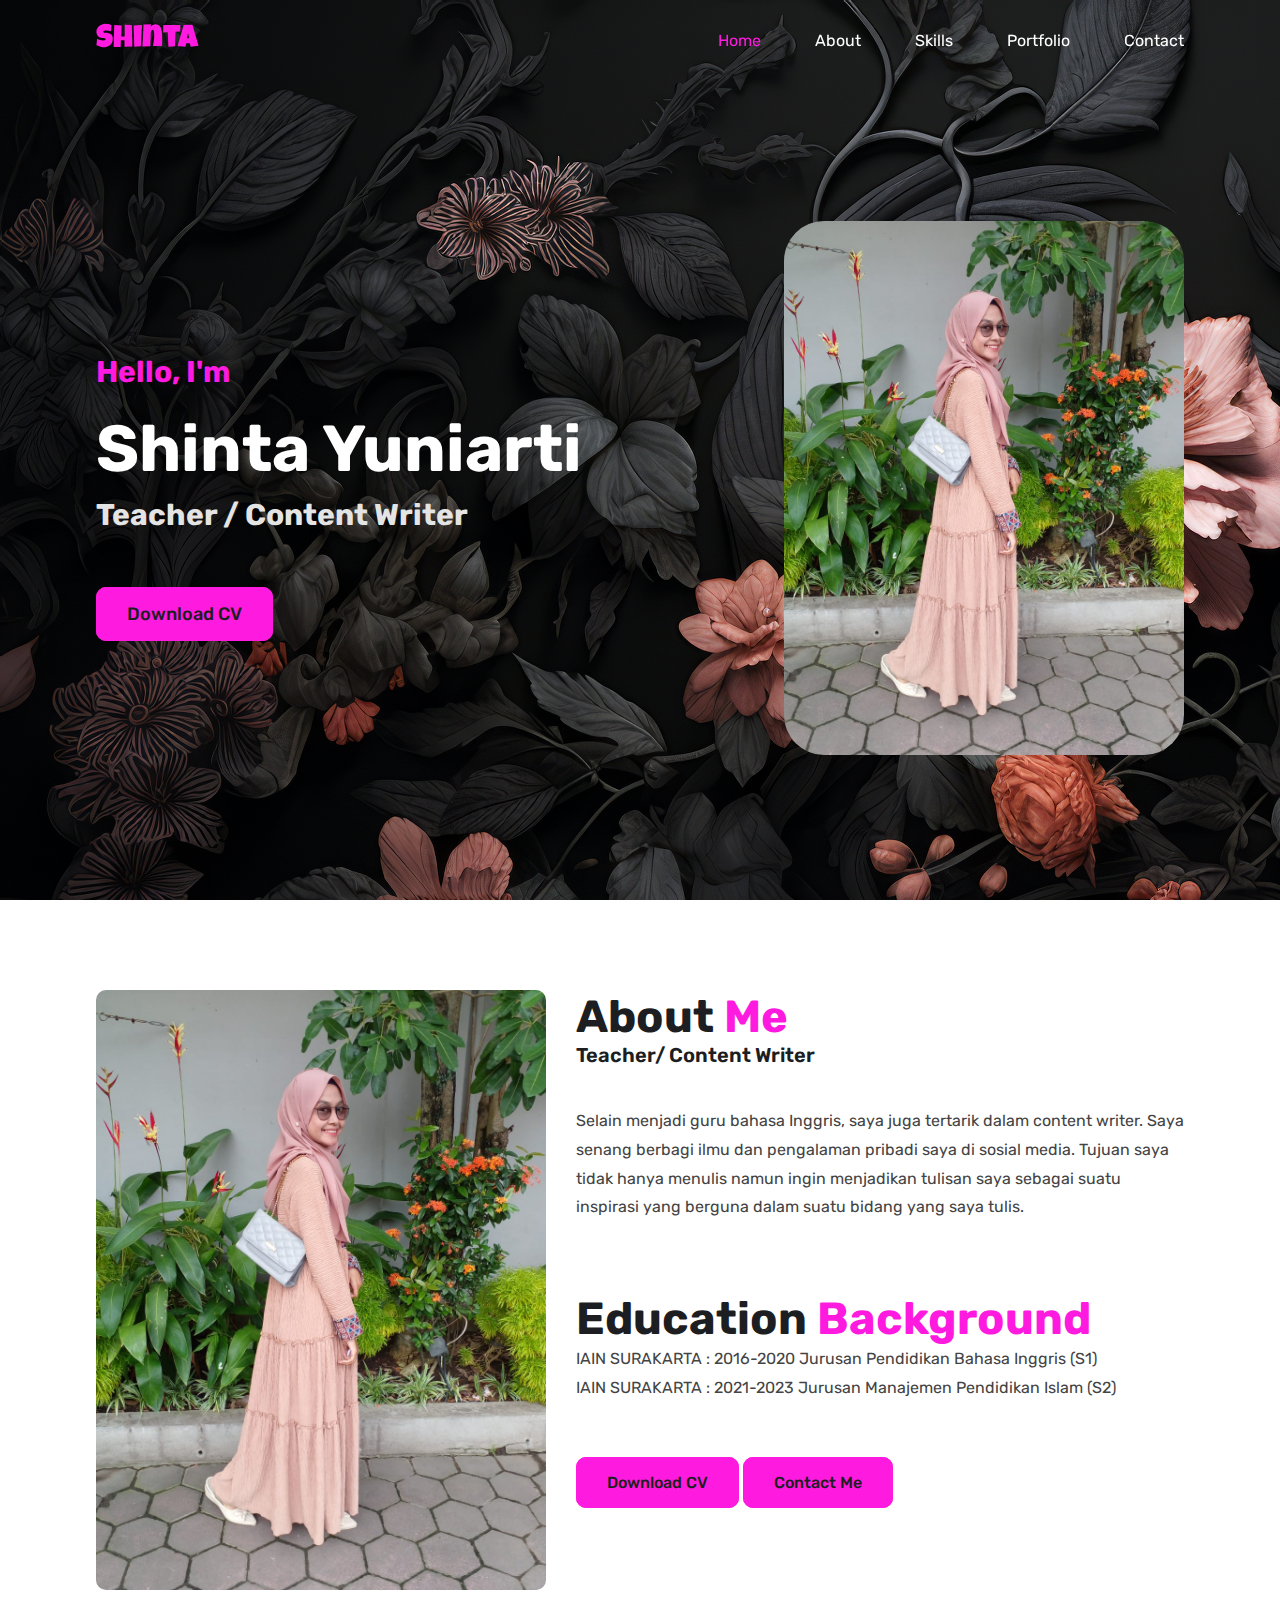
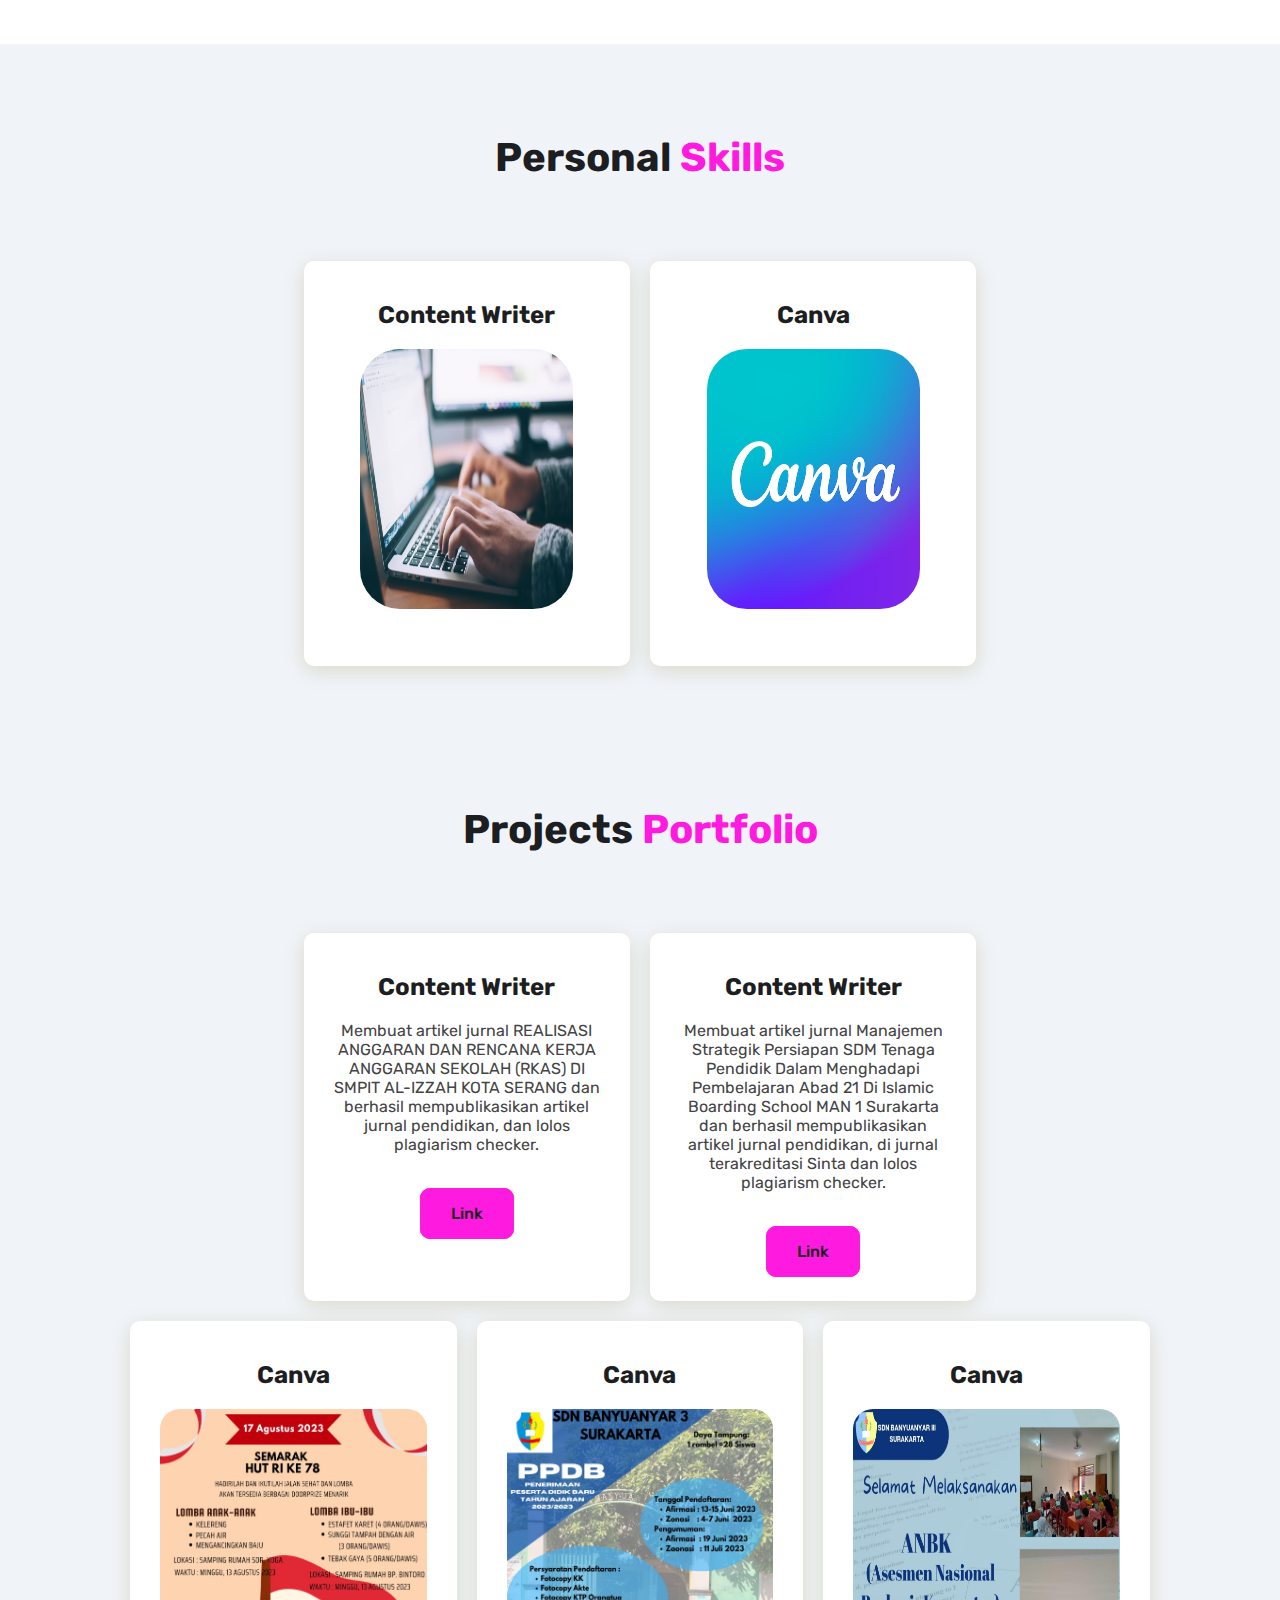
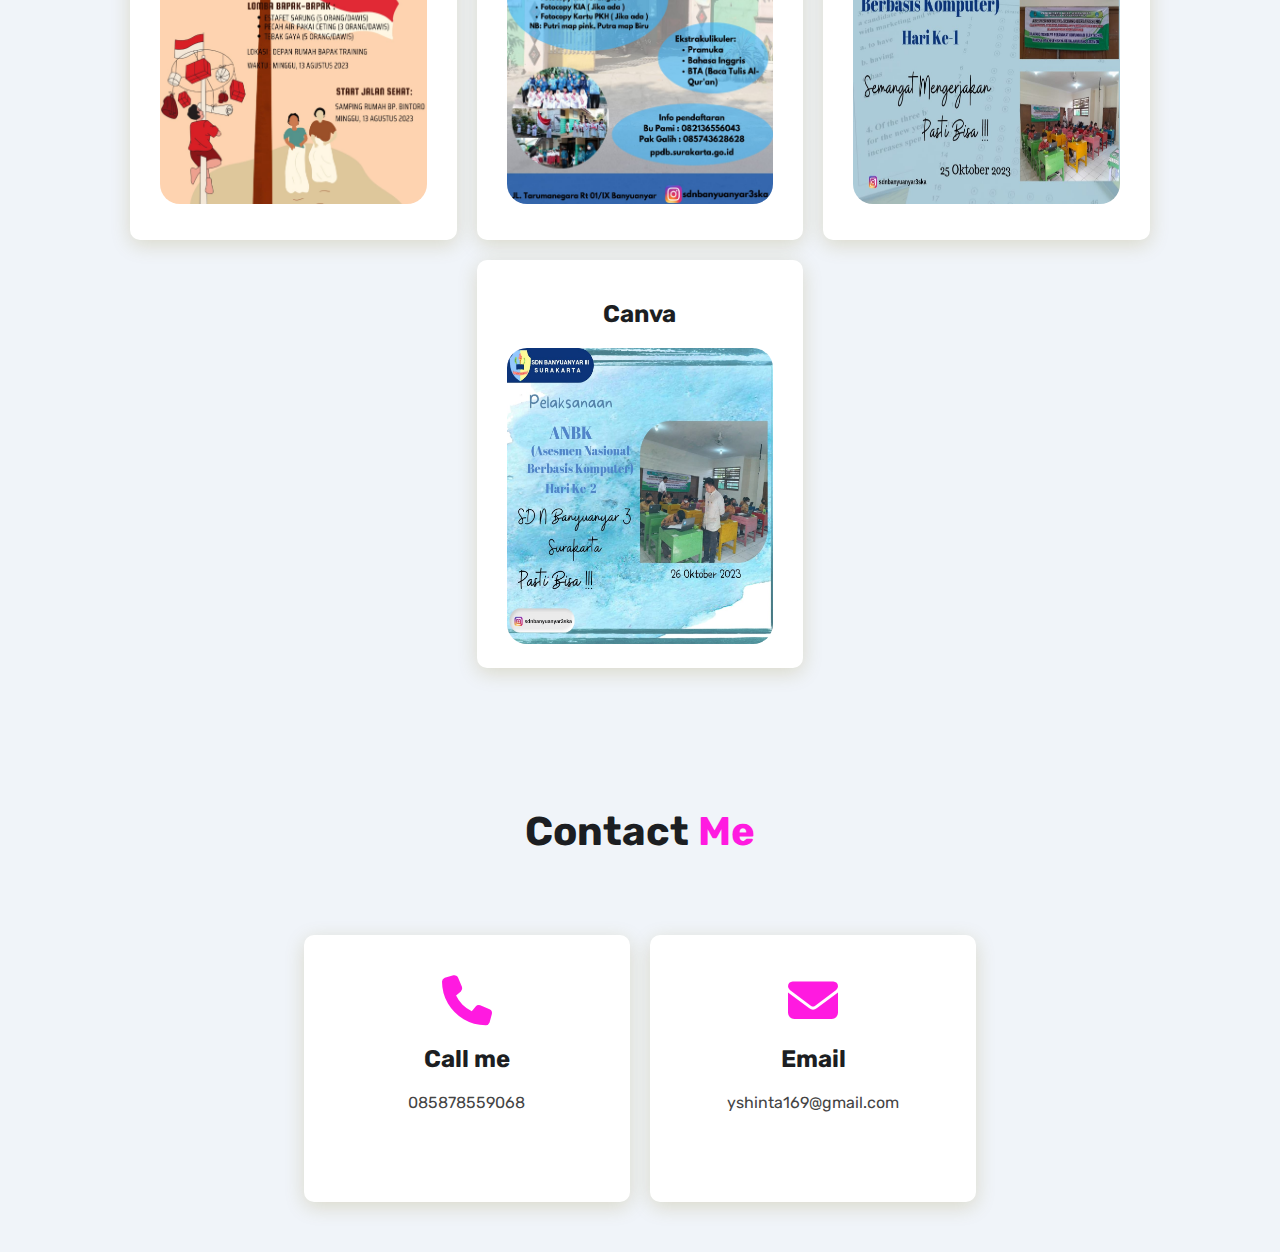
==== index.html @ fc9407a9 "Add files via upload" ====
<!DOCTYPE html>
<html lang="en">
<head>
    <meta charset="UTF-8">
    <meta name="viewport" content="width=device-width, initial-scale=1.0">
    <title>Shinta Portfolio</title>

    <link rel="stylesheet" href="https://cdnjs.cloudflare.com/ajax/libs/font-awesome/6.4.0/css/all.min.css">
    <!-- link file css -->
    <link rel="stylesheet" href="style.css">

</head>
<body>
    <header>
        <nav class="container">
            <a class="icon">Shinta</a>
            <i id="btn-menu" class="fa-solid fa-bars"></i>
            <div class="nav-links">
                <a href="#home" class="active">Home</a>
                <a href="#about">About</a>
                <a href="#skill">Skills</a>
                <a href="#Portfolio">Portfolio</a>
                <a href="#Contact">Contact</a>
            </div>
        </nav>
    </header>
<!-- start home sec -->
    <div class="hero" id="home">
        <div class="container">
            <div class="content">
                <h4>Hello, I'm</h4>
                <h1>Shinta Yuniarti</h1>
                <p>Teacher / Content Writer</p>
                <a href="cv.html" class="btn">Download CV</a>
            </div>

            <div class="hero-img">
                <img src="img/hero.jpg" alt="">
            </div>
        </div>
    </div>

    <!-- start about sec -->

    <section id="about" class="about">
        <div class="container">
            <div class="about-img">
                <img src="img/hero.jpg" alt="">
            </div>
            <div class="content">
                <h1>About <span>Me</span></h1>
                <h3>Teacher/ Content Writer</h3>
                <p>Selain menjadi guru bahasa Inggris, saya juga tertarik dalam content writer. Saya senang berbagi ilmu dan pengalaman pribadi saya di sosial media. Tujuan saya tidak hanya menulis namun ingin menjadikan tulisan saya sebagai suatu inspirasi yang berguna dalam suatu bidang yang saya tulis.</p>
                <h1>Education <span>Background</span></h1>
                <p>IAIN SURAKARTA : 2016-2020 Jurusan Pendidikan Bahasa Inggris (S1)<br>IAIN SURAKARTA : 2021-2023 Jurusan Manajemen Pendidikan Islam (S2)</p>
                    <div class="btns">
                        <a href="cv.html" class="btn">Download CV</a>
                        <a href="#Contact" class="btn">Contact Me</a>
                    </div>
            </div>
        </div>
    </section>

    <!-- start Services -->

    <section id="skill" class="skill">
        <div class="container">
            <div class="sec-top">
                <h1>Personal <span>Skills</span></h1>
            </div>

            <div class="boxs">

                <div class="box">
                    <h3>Content Writer</h3>
                    <img src="img/writing-online-content-1.jpg" alt="">
                    <p></p>
                </div>
                <div class="box">
                    <h3>Canva</h3>
                    <img src="img/unnamed.png" alt="">
                    <p></p>
                </div>

            </div>
        </div>
    </section>


    <!-- start Portfolio -->

    <section id="Portfolio" class="portfolio">
        <div class="container">
            <div class="sec-top">
                <h1>Projects <span>Portfolio</span></h1>
            </div>
            <div class="boxs">
                <div class="box">
                    <h3>Content Writer</h3>
                    <p>Membuat artikel jurnal REALISASI ANGGARAN DAN RENCANA KERJA ANGGARAN SEKOLAH (RKAS) DI SMPIT AL-IZZAH KOTA SERANG
                        dan berhasil mempublikasikan
                        artikel jurnal pendidikan, dan lolos
                        plagiarism checker.
                        </p>
                    <a href="https://www.researchgate.net/publication/363192639_LITERATURE_REVIEW_REALISASI_ANGGARAN_DAN_RENCANA_KERJA_ANGGARAN_SEKOLAH_RKAS_DI_SMPIT_AL-IZZAH_KOTA_SERANG" class="btn">Link</a>
                </div>
                <div class="box">
                    <h3>Content Writer</h3>
                    <p>Membuat artikel jurnal Manajemen Strategik Persiapan SDM Tenaga Pendidik Dalam Menghadapi Pembelajaran Abad 21 Di Islamic Boarding School MAN 1 Surakarta
                        dan berhasil mempublikasikan
                        artikel jurnal pendidikan, di jurnal
                        terakreditasi Sinta dan lolos
                        plagiarism checker.
                        </p>
                    <a href="https://journal.universitaspahlawan.ac.id/index.php/jpdk/search/authors/view?givenName=Shinta%20&familyName=Yuniarti&affiliation=UIN%20Raden%20Mas%20Said%20Surakarta&country=ID&authorName=Yuniarti%2C%20Shinta%20" class="btn">Link</a>
                </div>
                </div>
                <div class="boxs">
                <div class="box">
                    <h3>Canva</h3>
                    <img src="img/canva1.jpg" alt="">
                </div>
                <div class="box">
                    <h3>Canva</h3>
                    <img src="img/canva2.jpg" alt="">
                </div>
                <div class="box">
                    <h3>Canva</h3>
                    <img src="img/canva3.jpg" alt="">
                </div>
                <div class="box">
                    <h3>Canva</h3>
                    <img src="img/canva4.jpg" alt="">
                </div>
                


            </div>
        </div>
    </section>


    <!-- start Contact -->

    <section id="Contact" class="contact">
        <div class="container">
            <div class="sec-top">
                <h1>Contact <span>Me</span></h1>
            </div>
            <div class="boxs">
                <div class="box">
                    <i class="fas fa-phone"></i>
                    <h3>Call me</h3>
                    <p>085878559068</p>
                </div>
                <div class="box">
                    <i class="fas fa-envelope"></i>
                    <h3>Email</h3>
                    <p>yshinta169@gmail.com</p>
                </div>
            </div>
        </div>
    </section>


    <script src="main.js"></script>

</body>
</html>
---- style.css ----
/* fonts */
@import url('https://fonts.googleapis.com/css2?family=Dosis:wght@300;400;500;600;700;800&family=Rajdhani:wght@300;400;500;600;700&family=Rubik:wght@300;400;500;600;700&display=swap');
@import url('https://fonts.googleapis.com/css2?family=Luckiest+Guy&display=swap');
*{
    padding: 0;
    margin: 0;
    box-sizing: border-box;
    font-family: 'Rubik', sans-serif;
    text-decoration: none;
    transition: 0.3s;
}
*::selection{
    background-color: hsl(308, 100%, 55%);
    color: #fff;
}

html{
    scroll-behavior: smooth;
}
.container{
    width: 85%;
    margin: auto;
}
.btn{
    padding: 15px 30px;
    color: #1c1e22;
    font-weight: 500;
    background-color:  hsl(308, 100%, 55%);
    border-radius: 10px;
    border: 1px solid  hsl(308, 100%, 55%);
}
.btn:hover{
    color:  hsl(308, 100%, 55%);
    background: #fff;
}

section{
    padding: 90px 0 40px;
}

.sec-top{
    text-align: center;
    margin-bottom: 70px;
}
.sec-top h1{
    color: #1c1e22;
    font-size: 40px;
}
.sec-top h1 span{
    color:  hsl(308, 100%, 55%);
}

.boxs{
    display: flex;
    flex-wrap: wrap;
    justify-content: center;
    
}
.boxs .box{
    width: 30%;
    margin: 10px;
}
/* start Header */

header{
    position: fixed;
    top: 0;
    left: 0;
    right: 0;
    background: transparent;
    z-index: 1000;

}
header.active{
    background-color: #1c1e22;
    border-bottom: 1px solid #8888884a;
}
header nav{
    display: flex;
    justify-content: space-between;
    align-items: center;
    height: 80px;
}
header nav .nav-links a{
    color: #fff;
    margin-left: 50px;
}
header nav .nav-links a:hover,
header nav .nav-links a.active{
    color:  hsl(308, 100%, 55%);
}

#btn-menu{
    display: none;
}
.icon{
    font-family: "Luckiest Guy";
    font-size: 2rem;
    color:  hsl(308, 100%, 55%);
}
/* start Hero */

.hero{
    padding-top: 80px;
    background: url(img/hero-bg.png);
    min-height: 100vh;
    display: flex;
    justify-content: center;
    align-items: center;
}
.hero .container{
    display: flex;
    justify-content: space-between;
    align-items: center;
}
.hero .content h4{
    color:  hsl(308, 100%, 55%);
    font-size: 30px;
}
.hero .content h1{
    color: #fff;
    font-size: 65px;
    margin: 20px 0 10px;
}
.hero .content p{
    color: #e4e4e4;
    font-size: 30px;
    font-weight: bold;
    margin-bottom: 70px;
}
.hero .content .btn{
    font-size: 18px;
}
.hero .hero-img img{
    width: 400px;
    border-radius: 40px;
}
 /* start about */ 

.about {
    padding: 90px 0 50px;
}
.about .container{
    display: flex;
    justify-content: center;
}
.about .about-img img{
    width: 450px;
    border-radius: 10px;
}
.about .content{
    margin-left: 30px;
}
.about .content h1{
    color: #1c1e22;
    font-size: 45px;
}
.about .content h1 span{
    color:  hsl(308, 100%, 55%);
}
.about .content h3{
    color: #1c1e22;
    font-size: 20px;
    font-weight: 600;
    margin-bottom: 40px;
}
.about .content p{
    color: #444;
    line-height: 1.8;
    margin-bottom:70px;
}

/* start Services */

.skill{
    background-color: #f0f4f9;
    text-align: center;
}
.skill .boxs .box{
    background-color: #fff;
    padding: 40px 30px;
    border-radius: 10px;
    box-shadow: 0px 5px 20px 0px rgba(128, 112, 22, 0.2);
    position: relative;
    top: 0;
}
.skill .boxs .box:hover{
    top: -25px;
}
.skill .boxs .box i{
    color: #ffaa17;
    font-size: 50px;
    margin-bottom: 20px;
}
.skill .boxs .box h3{
    color: #1c1e22;
    font-size: 24px;
    margin-bottom: 20px;
}
.skill .boxs .box p{
    color: #444;
    margin-bottom: 50px;
}
.skill .boxs .box img{
    width: 80%;
    height: 80%;
    margin-bottom: 10px;
    border-radius: 40px;
}
/* start Portfolio */
.portfolio{
    background-color: #f0f4f9;
    text-align: center;
}
.portfolio .boxs .box{
    background-color: #fff;
    padding: 40px 30px;
    border-radius: 10px;
    box-shadow: 0px 5px 20px 0px rgba(128, 112, 22, 0.2);
    position: relative;
    top: 0;
}
.portfolio .boxs .box:hover{
    top: -25px;
}
.portfolio .boxs .box i{
    color:  hsl(308, 100%, 55%);
    font-size: 50px;
    margin-bottom: 20px;
}
.portfolio .boxs .box h3{
    color: #1c1e22;
    font-size: 24px;
    margin-bottom: 20px;
}
.portfolio .boxs .box p{
    color: #444;
    margin-bottom: 50px;
}
.portfolio .boxs .box img{
    width: 100%;
    height: 90%;
    margin-bottom: 10px;
    border-radius: 20px;
}


/* start Contact */
.contact{
    background-color: #f0f4f9;
    text-align: center;
}
.contact .boxs .box{
    background-color: #fff;
    padding: 40px 30px;
    border-radius: 10px;
    box-shadow: 0px 5px 20px 0px rgba(128, 112, 22, 0.2);
    position: relative;
    top: 0;
}
.contact .boxs .box:hover{
    top: -25px;
}
.contact .boxs .box i{
    color:  hsl(308, 100%, 55%);
    font-size: 50px;
    margin-bottom: 20px;
}
.contact .boxs .box h3{
    color: #1c1e22;
    font-size: 24px;
    margin-bottom: 20px;
}
.contact .boxs .box p{
    color: #444;
    margin-bottom: 50px;
}
.contact .boxs .box img{
    width: 100%;
    height: 90%;
    margin-bottom: 10px;
    border-radius: 20px;
}

/* Media */

@media(max-width:1200px){
    .container{
        width: 90%;
    }
    .hero .content h1{
        font-size: 50px;
    }
    .hero .content p{
        font-size: 25px;
    }
    .hero .hero-img img{
        width: 380px;
    }
    .hero{
        padding-bottom: 40px;
    }
    .about .content h3{
        font-size: 20px;
    }
    .about .content p{
        margin-bottom: 50px;
    }
    .about .about-img img{
        width: 380px;
    }
    .skill .boxs .box h3{
        font-size: 22px;
    }
    .contact form{
        width: 70%;
    }

}
@media(max-width:900px){
    .hero .content h1{
        font-size: 40px;
    }
    .hero .content p{
        font-size: 22px;
    }
    .hero .hero-img img{
        width: 340px;
    }
    header nav .nav-links a{
        margin-left: 40px;
    }
    .about .container{
        flex-direction: column;
        text-align: center;
    }
    .about .about-img img{
        width: 340px;
    }
    .about .about-img {
        margin-bottom: 40px;
    }
    .boxs .box{
        width: 45%;
        margin-bottom: 40px;
    }
    .contact form{
        width: 80%;
    }
}
@media(max-width:780px){
    .hero .container{
        flex-direction: column-reverse;
    }
    .hero .hero-img img{
        width: 380px;
    }
    .hero .content h1{
        font-size: 50px;
    }
    .hero .content{
        margin-top: 40px;
        text-align: center;
    }
    .btn{
        padding: 12px 25px;
    }
    #btn-menu{
        display: block;
        color: #fff;
        font-size: 40px;

    }
    header nav .nav-links{
        position: absolute;
        top: -350px;
        left: 0;
        width: 100%;
        display: flex;
        flex-direction: column;
        background-color: #1c1e22;
    }
    header nav .nav-links.active{
        top: 100%;
    }
    header nav .nav-links a{
        width: 100%;
        margin: auto;
        padding: 20px;
        text-align: center;
        font-size: 20px;
        border-bottom: 1px solid #444;
    }
    header nav .nav-links a.active,
    header nav .nav-links a:hover{
        background-color:  hsl(308, 100%, 55%);
        color: #1c1e22;
    }
}
@media(max-width:670px){
    .hero .content h1{
        font-size: 40px;
    }
    .hero .hero-img img{
        width: 320px;
    }
    .boxs{
        justify-content: center;

    }
    .boxs .box{
        width: 70%;
    }
    .contact form{
        width: 90%;
    }
}
@media(max-width:500px){
    .hero .hero-img img{
        width: 280px;
    }
    .contact form{
        width: 90%;
        justify-content: center;

    }
    .contact form input{
        width: 100%;
    }
}
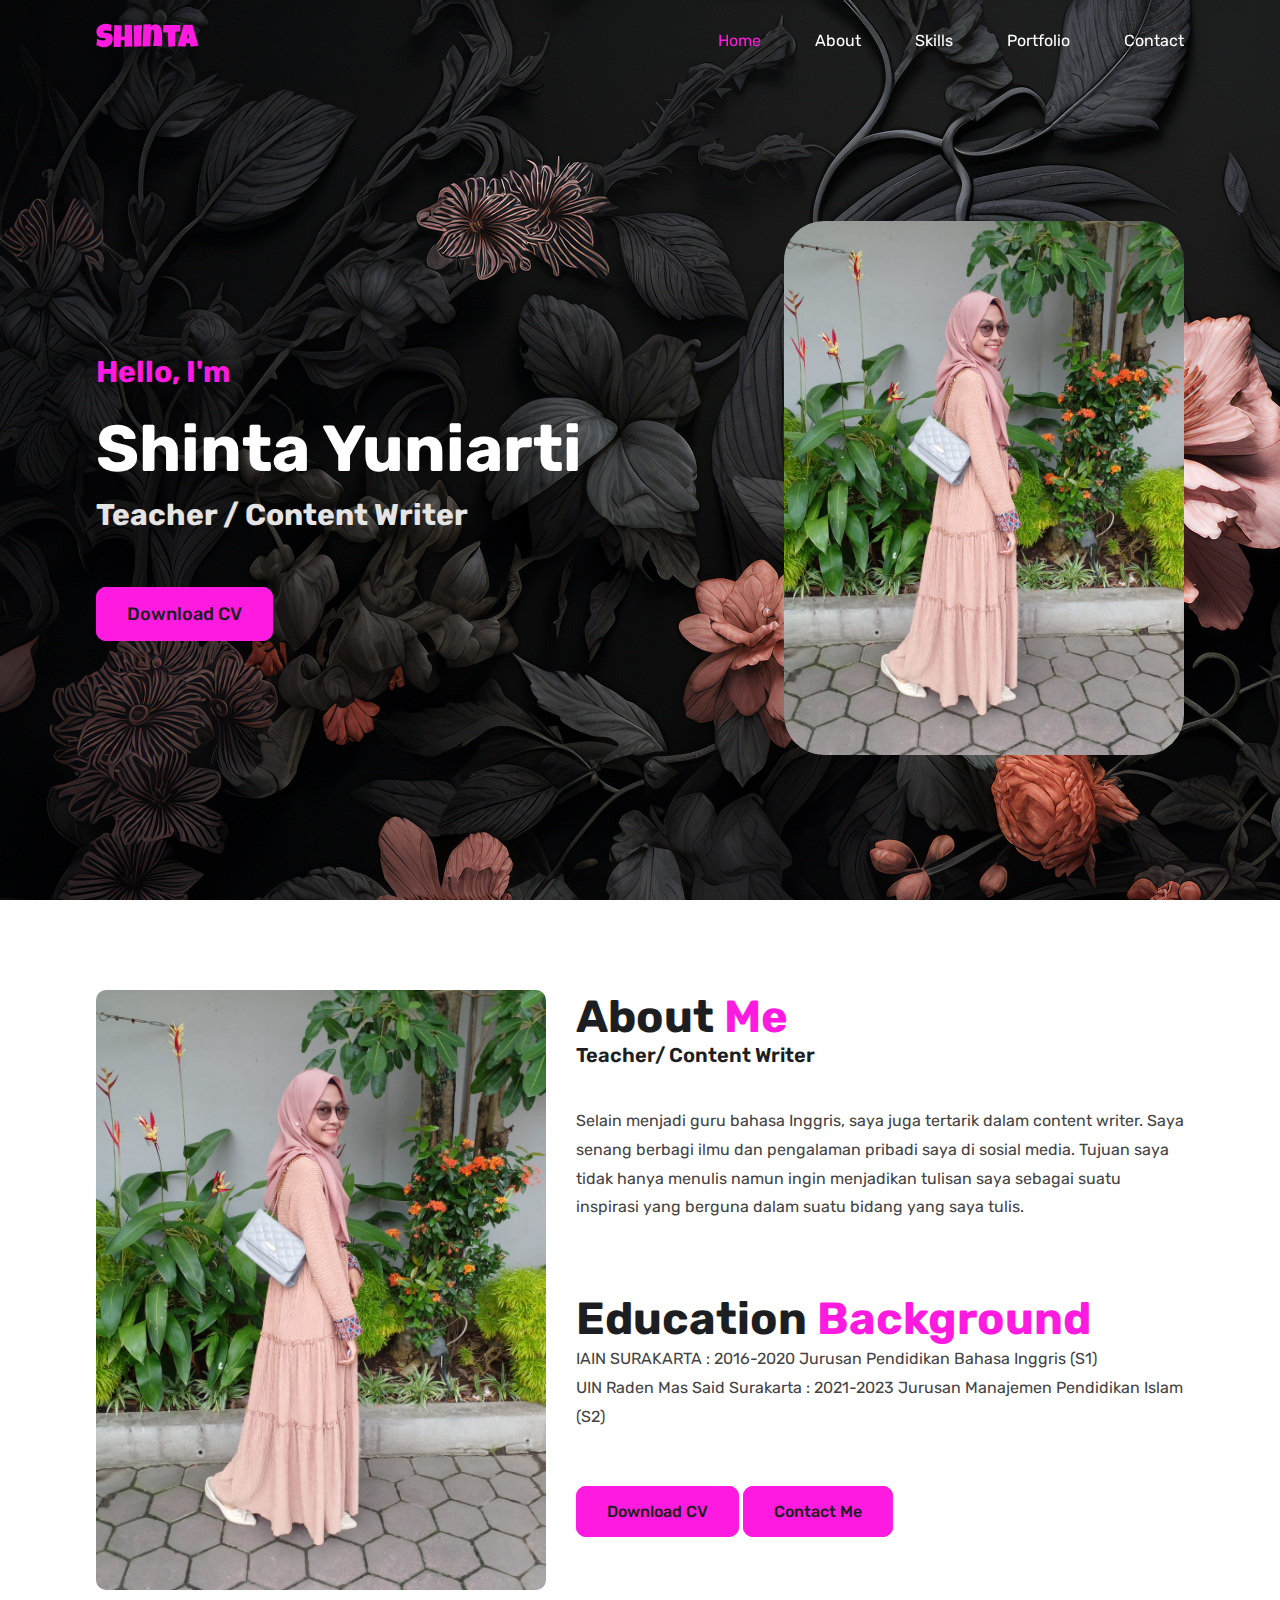
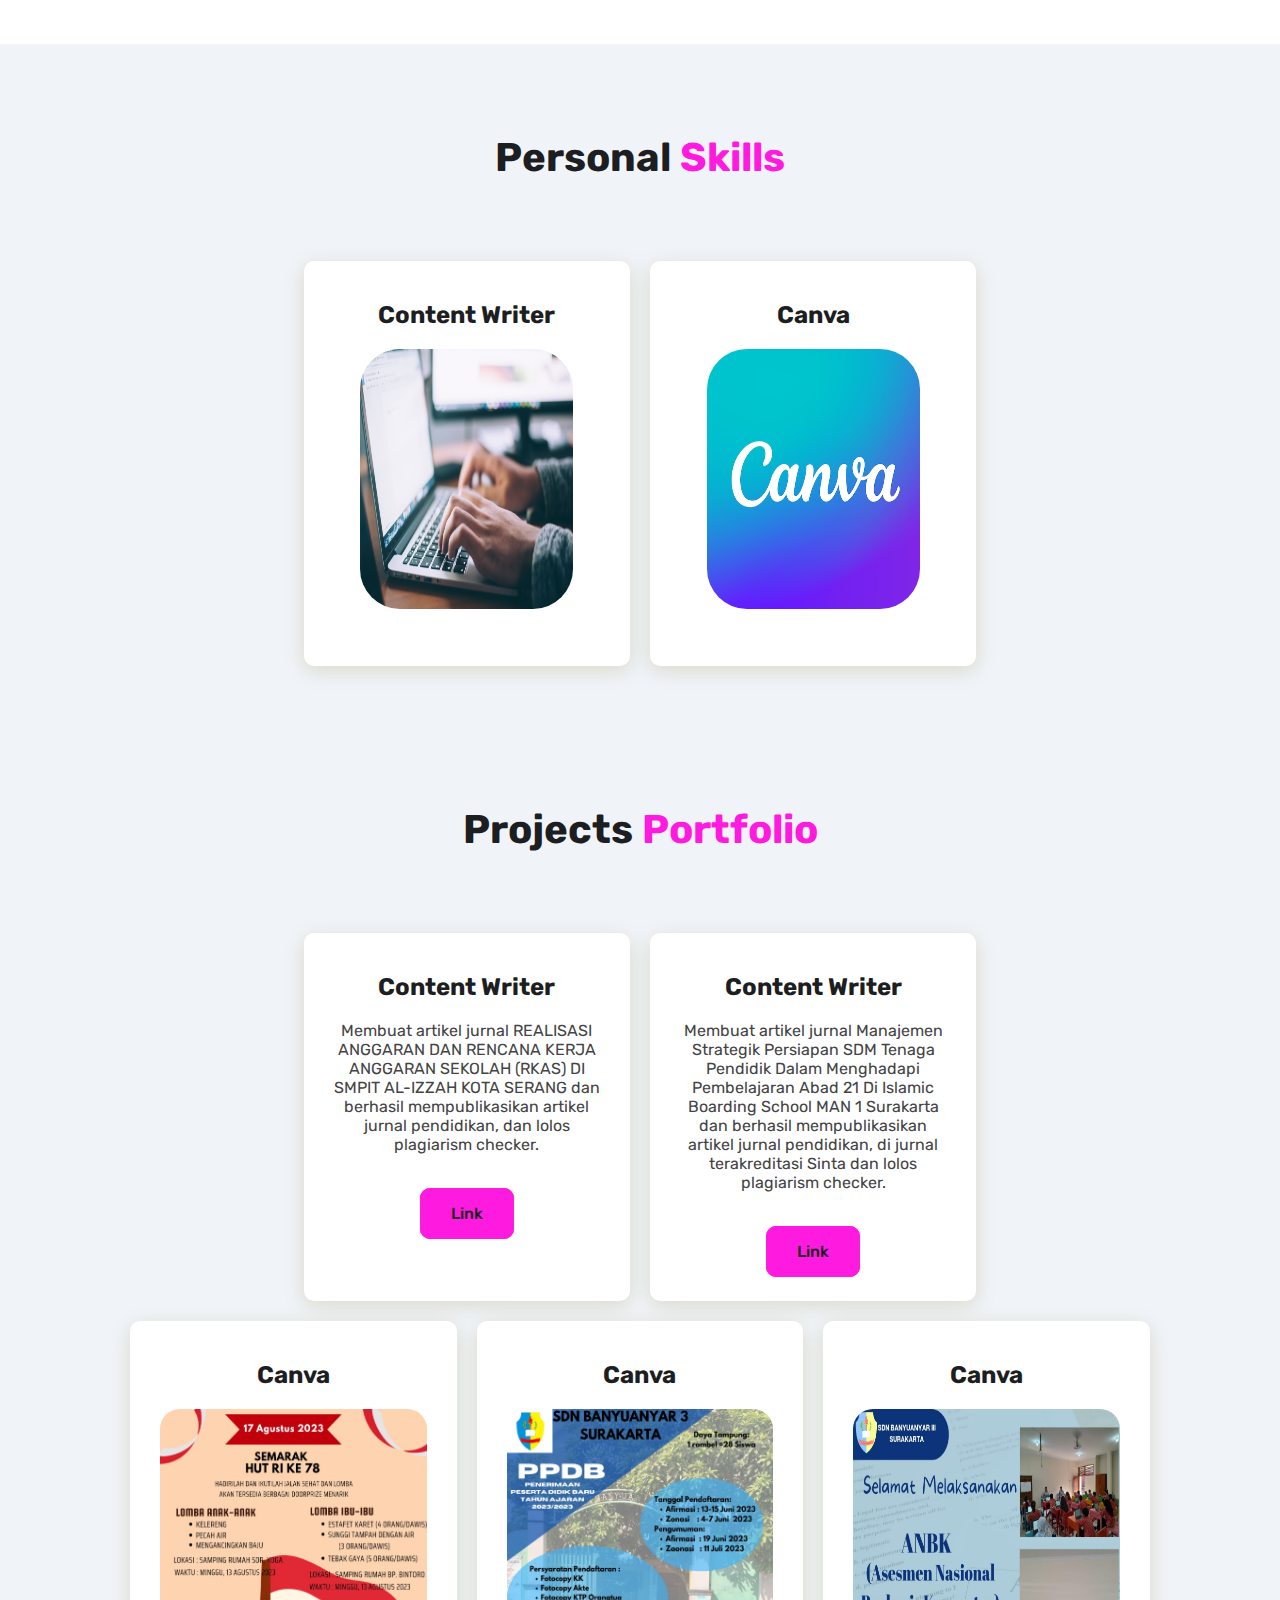
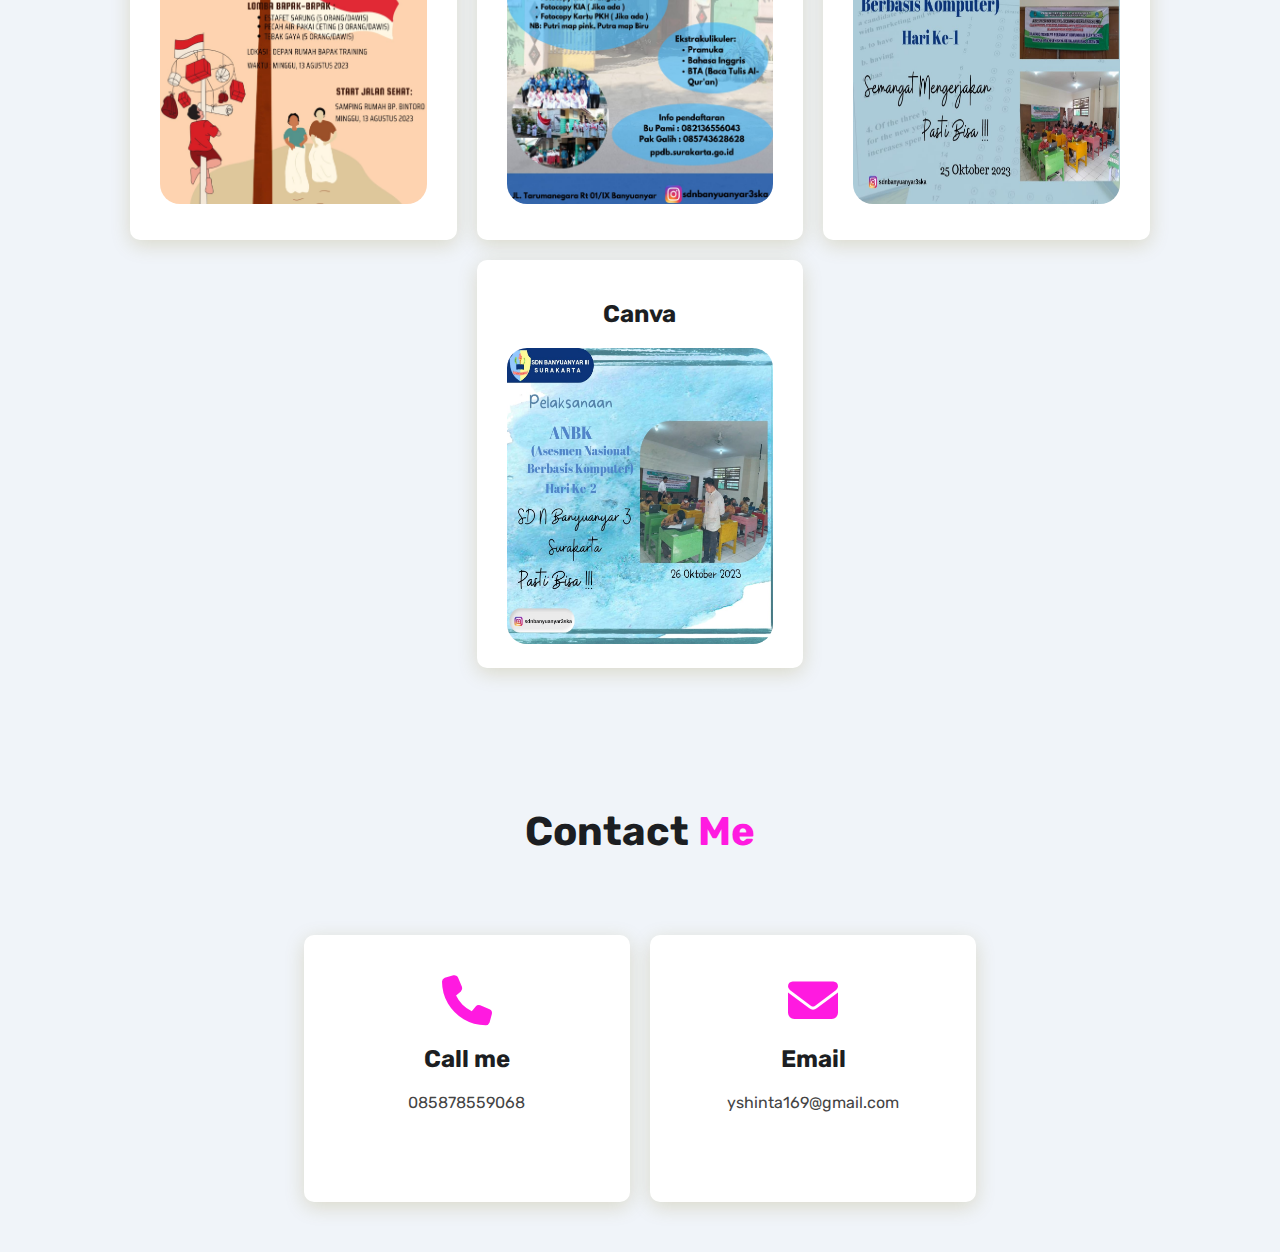
==== commit cc067cf7: "Update index.html" ====
--- a/index.html
+++ b/index.html
@@ -52,7 +52,7 @@
                 <h3>Teacher/ Content Writer</h3>
                 <p>Selain menjadi guru bahasa Inggris, saya juga tertarik dalam content writer. Saya senang berbagi ilmu dan pengalaman pribadi saya di sosial media. Tujuan saya tidak hanya menulis namun ingin menjadikan tulisan saya sebagai suatu inspirasi yang berguna dalam suatu bidang yang saya tulis.</p>
                 <h1>Education <span>Background</span></h1>
-                <p>IAIN SURAKARTA : 2016-2020 Jurusan Pendidikan Bahasa Inggris (S1)<br>IAIN SURAKARTA : 2021-2023 Jurusan Manajemen Pendidikan Islam (S2)</p>
+                <p>IAIN SURAKARTA : 2016-2020 Jurusan Pendidikan Bahasa Inggris (S1)<br>UIN Raden Mas Said Surakarta : 2021-2023 Jurusan Manajemen Pendidikan Islam (S2)</p>
                     <div class="btns">
                         <a href="cv.html" class="btn">Download CV</a>
                         <a href="#Contact" class="btn">Contact Me</a>
@@ -166,4 +166,4 @@
     <script src="main.js"></script>
 
 </body>
-</html>+</html>
